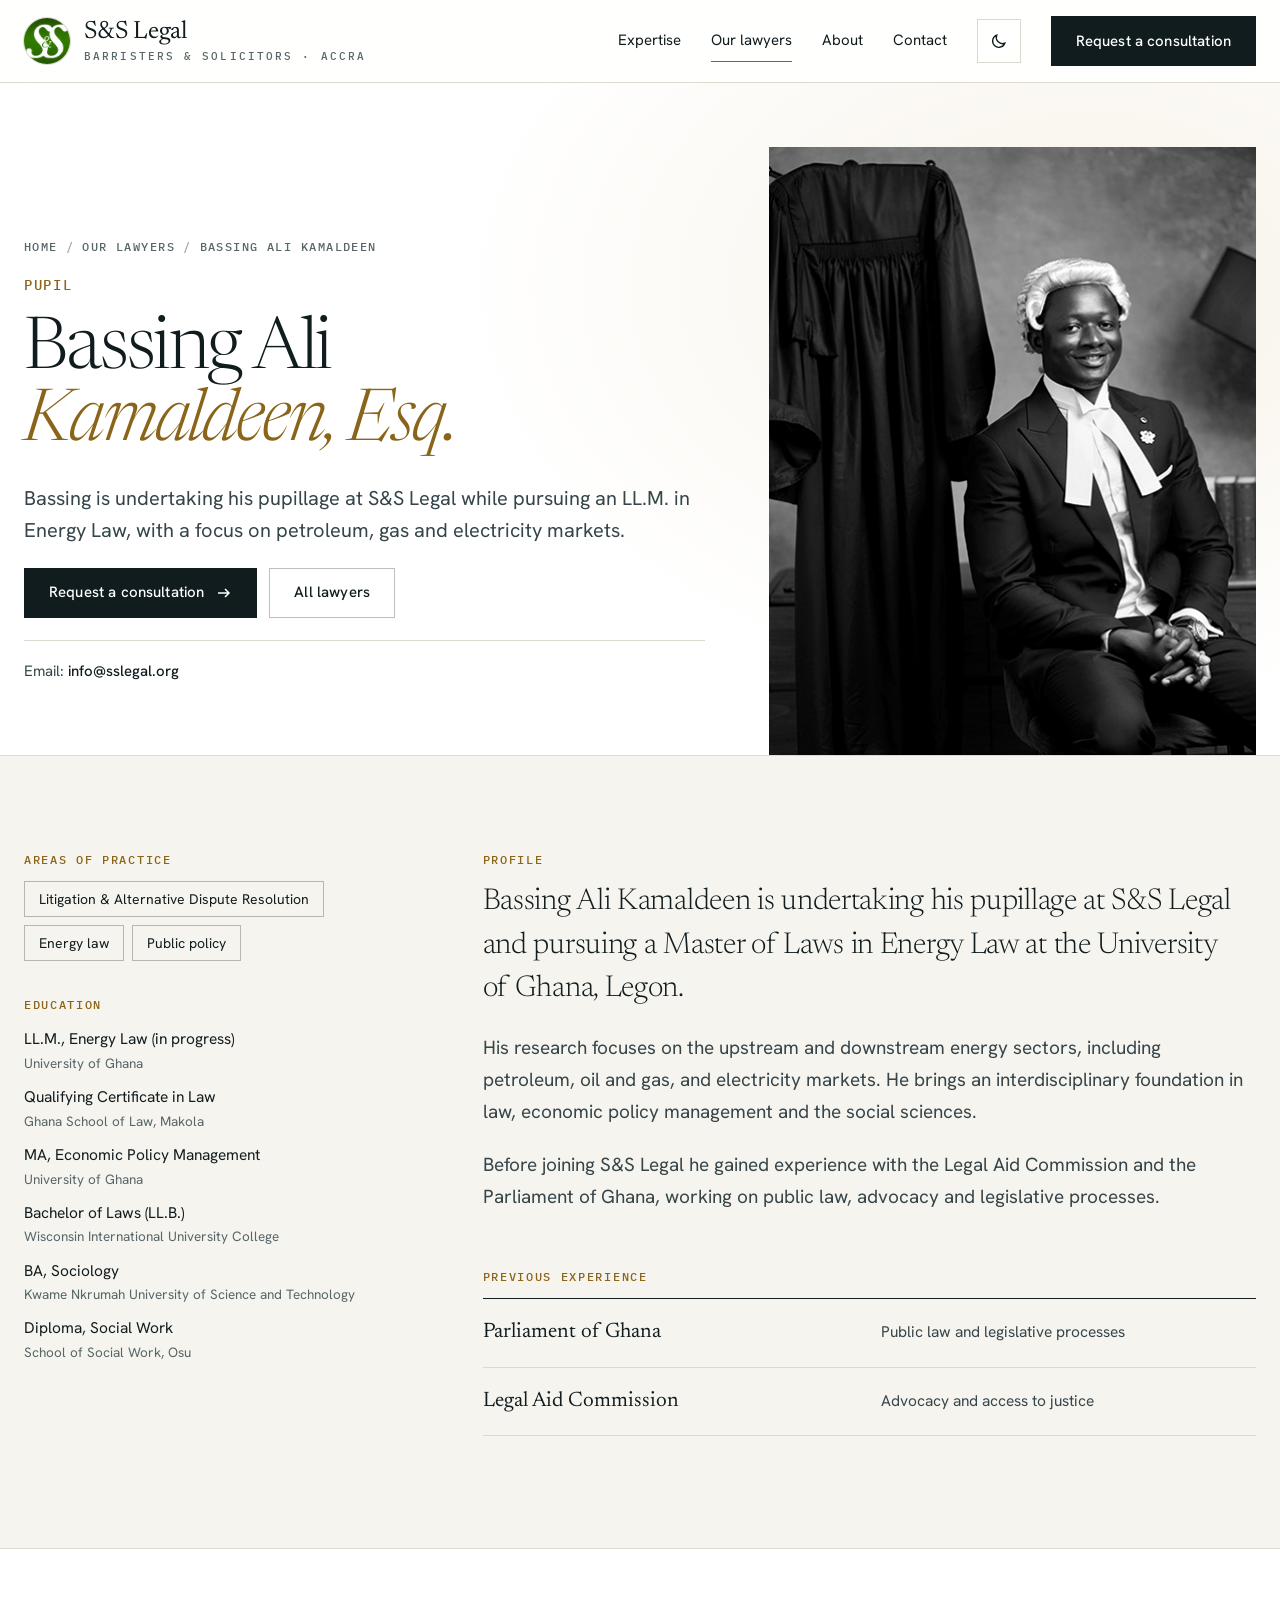
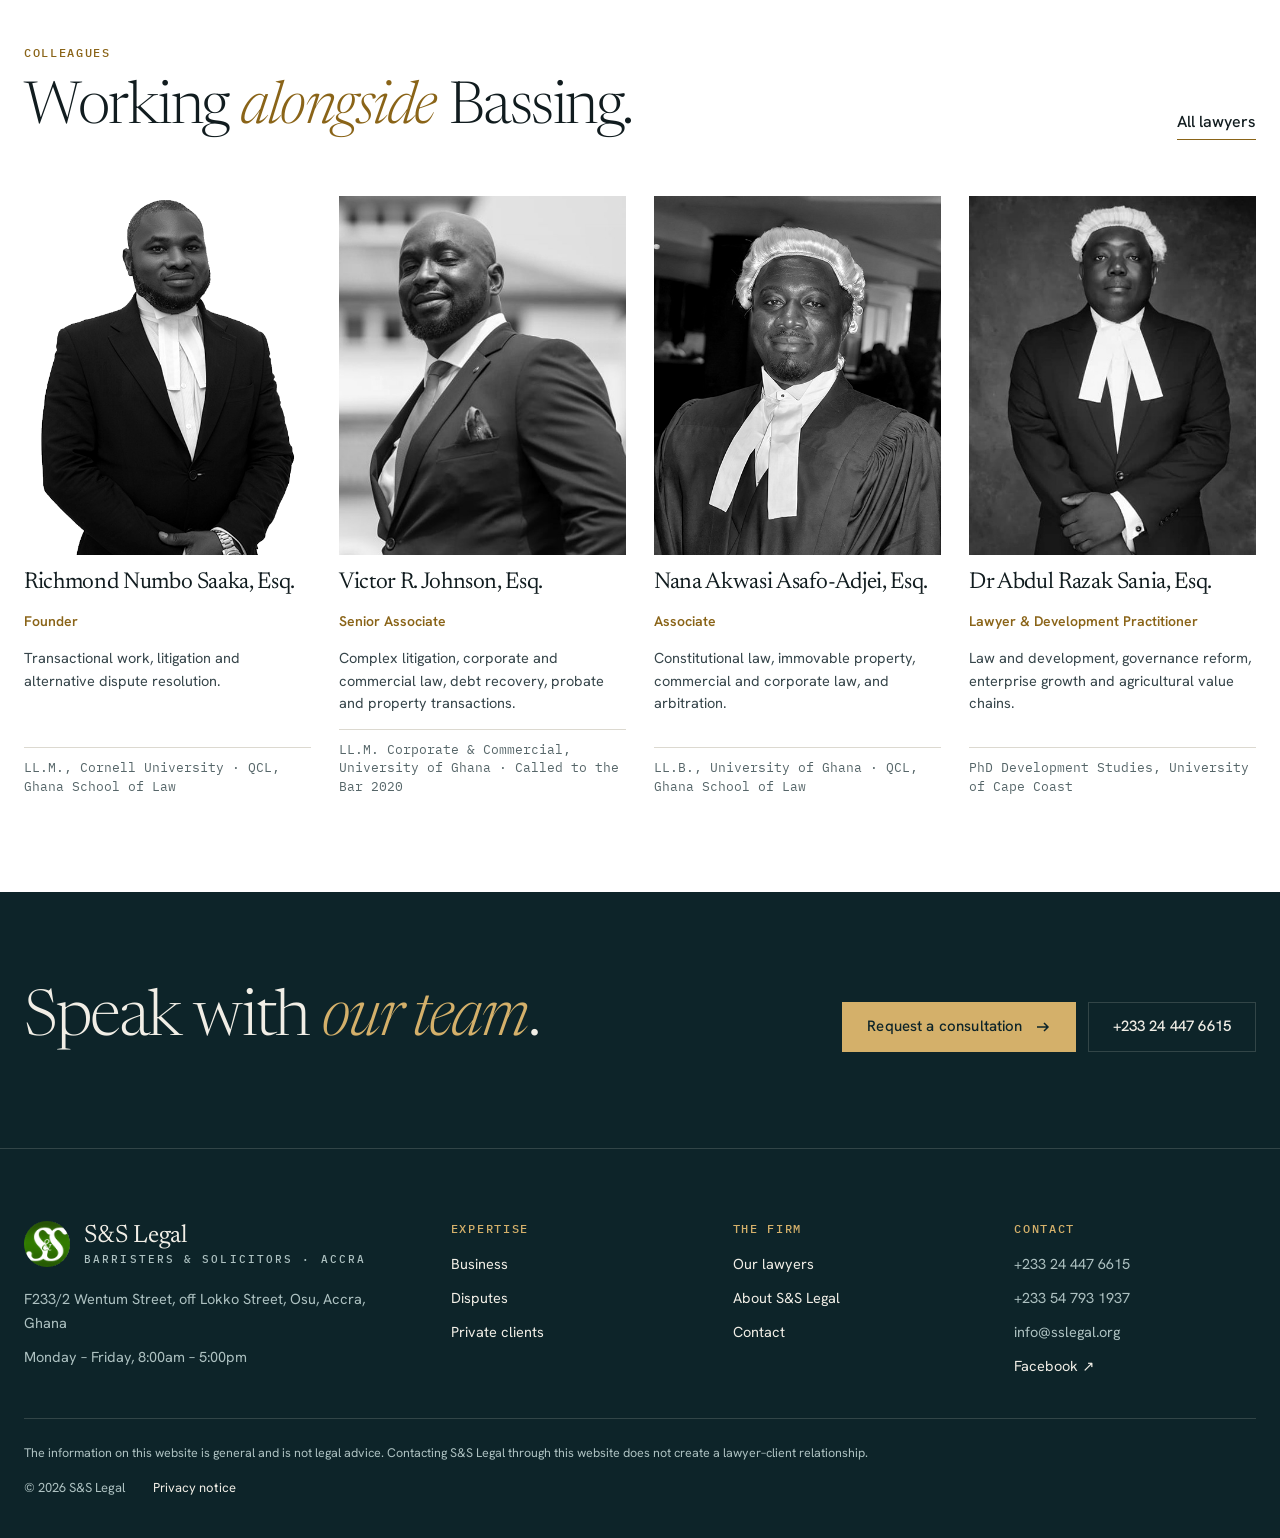
==== lawyers/bassing-ali-kamaldeen/index.html @ 96403b99 "Add the S&S Legal website A static site with light and dark themes: home, expertise overview and thr" ====
<!doctype html>
<html lang="en-GH">
<head>
<meta charset="utf-8">
<meta name="viewport" content="width=device-width, initial-scale=1, viewport-fit=cover">
<title>Bassing Ali Kamaldeen · S&amp;S Legal</title>
<meta name="description" content="Bassing Ali Kamaldeen, Pupil at S&amp;S Legal, Osu, Accra.">
<meta name="color-scheme" content="light dark">
<link rel="canonical" href="https://sslegal.org/lawyers/bassing-ali-kamaldeen/">
<meta property="og:type" content="website">
<meta property="og:site_name" content="S&amp;S Legal">
<meta property="og:title" content="Bassing Ali Kamaldeen · S&amp;S Legal">
<meta property="og:description" content="Bassing Ali Kamaldeen, Pupil at S&amp;S Legal, Osu, Accra.">
<meta property="og:url" content="https://sslegal.org/lawyers/bassing-ali-kamaldeen/">
<link rel="icon" type="image/png" href="../../assets/img/sslegal-logo.png">
<script>try{var t=localStorage.getItem("ss-theme");if(t==="light"||t==="dark")document.documentElement.setAttribute("data-theme",t);}catch(e){}</script>
<link rel="preconnect" href="https://fonts.googleapis.com">
<link rel="preconnect" href="https://fonts.gstatic.com" crossorigin>
<link rel="stylesheet" href="https://fonts.googleapis.com/css2?family=Newsreader:ital,opsz,wght@0,6..72,300;0,6..72,400;1,6..72,300;1,6..72,400&amp;family=Hanken+Grotesk:wght@400;500;600&amp;family=IBM+Plex+Mono:wght@400;500&amp;display=swap">
<link rel="stylesheet" href="../../assets/css/styles.css">
<script type="application/ld+json">{"@context": "https://schema.org", "@type": "Person", "name": "Bassing Ali Kamaldeen", "jobTitle": "Pupil", "worksFor": {"@type": "LegalService", "name": "S&S Legal", "url": "https://sslegal.org/"}, "image": "https://sslegal.org/assets/img/bassing-kamaldeen.jpg", "url": "https://sslegal.org/lawyers/bassing-ali-kamaldeen/"}</script>
</head>
<body>
<a class="skip" href="#main">Skip to content</a>
<header class="site">
  <div class="wrap">
    <a class="brand" href="../../index.html" aria-label="S&amp;S Legal, home">
      <span class="logo" aria-hidden="true"></span>
      <span><b>S&amp;S Legal</b><small>Barristers &amp; Solicitors · Accra</small></span>
    </a>
    <nav class="nav" aria-label="Main">
      <a class="link" href="../../expertise/index.html">Expertise</a><a class="link" href="../../lawyers/index.html" aria-current="page">Our lawyers</a><a class="link" href="../../about/index.html">About</a><a class="link" href="../../contact/index.html">Contact</a>
      <span class="tools">
        <button class="icon-btn theme-btn" id="theme-btn" type="button" aria-label="Switch between light and dark theme"><svg class="moon" width="18" height="18" viewBox="0 0 20 20" fill="none" stroke="currentColor" stroke-width="1.5" aria-hidden="true"><path d="M16.5 12.5A7 7 0 0 1 7.5 3.5a7 7 0 1 0 9 9z"/></svg><svg class="sun" width="18" height="18" viewBox="0 0 20 20" fill="none" stroke="currentColor" stroke-width="1.5" aria-hidden="true"><circle cx="10" cy="10" r="3.5"/><path d="M10 1.5v2M10 16.5v2M1.5 10h2M16.5 10h2M4 4l1.4 1.4M14.6 14.6L16 16M4 16l1.4-1.4M14.6 5.4L16 4"/></svg></button>
        <button class="icon-btn menu-btn" id="menu-btn" type="button" aria-label="Open menu" aria-expanded="false" aria-controls="mobile-nav"><svg width="20" height="20" viewBox="0 0 20 20" fill="none" stroke="currentColor" stroke-width="1.5" aria-hidden="true"><path d="M2 6h16M2 14h16"/></svg></button>
      </span>
      <a class="btn btn-main" href="../../contact/index.html">Request a consultation</a>
    </nav>
  </div>
  <nav class="mobile-nav" id="mobile-nav" aria-label="Mobile" hidden>
    <div class="wrap"><a href="../../expertise/index.html">Expertise</a><a href="../../lawyers/index.html">Our lawyers</a><a href="../../about/index.html">About</a><a href="../../contact/index.html">Contact</a></div>
  </nav>
</header>
<main id="main">
<section class="page-hero profile-hero" aria-labelledby="ptitle">
  <div class="wrap">
    <div class="pcopy">
      <nav class="crumbs" aria-label="Breadcrumb"><a href="../../index.html">Home</a><span aria-hidden="true">/</span><a href="../../lawyers/index.html">Our lawyers</a><span aria-hidden="true">/</span><span>Bassing Ali Kamaldeen</span></nav>
      <span class="role">Pupil</span>
      <h1 id="ptitle">Bassing Ali <em>Kamaldeen, Esq.</em></h1>
      <p class="lead">Bassing is undertaking his pupillage at S&amp;S Legal while pursuing an LL.M. in Energy Law, with a focus on petroleum, gas and electricity markets.</p>
      <div class="cta-row"><a class="btn btn-main" href="../../contact/index.html">Request a consultation <svg width="16" height="16" viewBox="0 0 16 16" fill="none" stroke="currentColor" stroke-width="1.5" aria-hidden="true"><path d="M2 8h11M9 4l4 4-4 4"/></svg></a><a class="btn btn-ghost" href="../../lawyers/index.html">All lawyers</a></div>
      <div class="pc"><span>Email: <b>info@sslegal.org</b></span></div>
    </div>
    <div class="portrait-lg"><img src="../../assets/img/bassing-kamaldeen.jpg" alt="Bassing Ali Kamaldeen" width="500" height="606"></div>
  </div>
</section>
<section class="profile-body"><div class="wrap"><aside class="side"><div><h2>Areas of practice</h2><div class="chips"><a href="../../expertise/disputes/index.html#litigation">Litigation &amp; Alternative Dispute Resolution</a><span>Energy law</span><span>Public policy</span></div></div><div><h2>Education</h2><ul><li>LL.M., Energy Law (in progress)<span>University of Ghana</span></li><li>Qualifying Certificate in Law<span>Ghana School of Law, Makola</span></li><li>MA, Economic Policy Management<span>University of Ghana</span></li><li>Bachelor of Laws (LL.B.)<span>Wisconsin International University College</span></li><li>BA, Sociology<span>Kwame Nkrumah University of Science and Technology</span></li><li>Diploma, Social Work<span>School of Social Work, Osu</span></li></ul></div></aside><div class="main-col"><div><h2>Profile</h2><div class="prose"><p>Bassing Ali Kamaldeen is undertaking his pupillage at S&amp;S Legal and pursuing a Master of Laws in Energy Law at the University of Ghana, Legon.</p><p>His research focuses on the upstream and downstream energy sectors, including petroleum, oil and gas, and electricity markets. He brings an interdisciplinary foundation in law, economic policy management and the social sciences.</p><p>Before joining S&amp;S Legal he gained experience with the Legal Aid Commission and the Parliament of Ghana, working on public law, advocacy and legislative processes.</p></div></div><div><h2>Previous experience</h2><ul class="timeline"><li><b>Parliament of Ghana</b><span>Public law and legislative processes</span></li><li><b>Legal Aid Commission</b><span>Advocacy and access to justice</span></li></ul></div></div></div></section>
<section class="colleagues" aria-labelledby="col-title"><div class="wrap">
  <div class="sec-head"><div class="t"><span class="label">Colleagues</span><h2 id="col-title">Working <em>alongside</em> Bassing.</h2></div><a class="more" href="../../lawyers/index.html">All lawyers</a></div>
  <div class="people three"><a class="person" href="../../lawyers/richmond-numbo-saaka/index.html"><div class="photo"><img loading="lazy" width="491" height="683" src="../../assets/img/front-richmond-full.jpg" alt="Richmond Numbo Saaka"></div><h3>Richmond Numbo Saaka, Esq.</h3><span class="role">Founder</span><p>Transactional work, litigation and alternative dispute resolution.</p><span class="cred">LL.M., Cornell University · QCL, Ghana School of Law</span></a><a class="person" href="../../lawyers/victor-reginald-johnson/index.html"><div class="photo"><img loading="lazy" width="500" height="606" src="../../assets/img/reginald-johnson.jpg" alt="Victor Reginald Johnson"></div><h3>Victor R. Johnson, Esq.</h3><span class="role">Senior Associate</span><p>Complex litigation, corporate and commercial law, debt recovery, probate and property transactions.</p><span class="cred">LL.M. Corporate &amp; Commercial, University of Ghana · Called to the Bar 2020</span></a><a class="person" href="../../lawyers/nana-akwasi-asafo-adjei/index.html"><div class="photo"><img loading="lazy" width="500" height="606" src="../../assets/img/nana-akwasi.jpg" alt="Nana Akwasi Asafo-Adjei"></div><h3>Nana Akwasi Asafo-Adjei, Esq.</h3><span class="role">Associate</span><p>Constitutional law, immovable property, commercial and corporate law, and arbitration.</p><span class="cred">LL.B., University of Ghana · QCL, Ghana School of Law</span></a><a class="person" href="../../lawyers/abdul-razak-sania/index.html"><div class="photo"><img loading="lazy" width="500" height="606" src="../../assets/img/abdulrazak-sania.jpg" alt="Dr Abdul Razak Sania"></div><h3>Dr Abdul Razak Sania, Esq.</h3><span class="role">Lawyer &amp; Development Practitioner</span><p>Law and development, governance reform, enterprise growth and agricultural value chains.</p><span class="cred">PhD Development Studies, University of Cape Coast</span></a></div>
</div></section>
<section class="cta-band"><div class="wrap"><h2>Speak with <em>our team</em>.</h2><div class="cta-row"><a class="btn btn-gold" href="../../contact/index.html">Request a consultation <svg width="16" height="16" viewBox="0 0 16 16" fill="none" stroke="currentColor" stroke-width="1.5" aria-hidden="true"><path d="M2 8h11M9 4l4 4-4 4"/></svg></a><a class="btn btn-line" href="tel:+233244476615">+233 24 447 6615</a></div></div></section>
</main>

<footer>
  <div class="wrap">
    <div class="fgrid">
      <div class="fcol fbrand">
        <a class="brand" href="../../index.html" aria-label="S&amp;S Legal, home"><span class="logo" aria-hidden="true"></span><span><b>S&amp;S Legal</b><small>Barristers &amp; Solicitors · Accra</small></span></a>
        <p>F233/2 Wentum Street, off Lokko Street, Osu, Accra, Ghana</p>
        <p>Monday – Friday, 8:00am – 5:00pm</p>
      </div>
      <nav class="fcol" aria-label="Expertise"><h2>Expertise</h2><a href="../../expertise/business/index.html">Business</a><a href="../../expertise/disputes/index.html">Disputes</a><a href="../../expertise/private-clients/index.html">Private clients</a></nav>
      <nav class="fcol" aria-label="The firm"><h2>The firm</h2><a href="../../lawyers/index.html">Our lawyers</a><a href="../../about/index.html">About S&amp;S Legal</a><a href="../../contact/index.html">Contact</a></nav>
      <div class="fcol"><h2>Contact</h2><span>+233 24 447 6615</span><span>+233 54 793 1937</span><span>info@sslegal.org</span><a href="https://www.facebook.com/sslegal.org" target="_blank" rel="noopener">Facebook ↗</a></div>
    </div>
    <div class="flegal">
      <p class="disc">The information on this website is general and is not legal advice. Contacting S&amp;S Legal through this website does not create a lawyer–client relationship.</p>
      <div class="frow2"><span>© 2026 S&amp;S Legal</span><a href="../../privacy/index.html">Privacy notice</a></div>
    </div>
  </div>
</footer>

<div class="mobile-bar" aria-label="Quick contact">
  <a class="btn btn-ghost" href="tel:+233244476615">Call</a>
  <a class="btn btn-wa" href="https://wa.me/233244476615" target="_blank" rel="noopener">WhatsApp</a>
</div>
<script src="../../assets/js/site.js"></script>
</body>
</html>
---- assets/css/styles.css ----
/* Layout: white editorial page on hairlines with large serif type; real portraits in consistent black-and-white; a navy-green band carries the founder, contact and footer. Dark theme: the same page in navy green. */
:root{
  --bg-hero:#FFFFFF; --paper:#F6F4EE; --surface:#FFFFFF;
  --ink:#111C1F; --ink-2:#36454A; --muted:#566669; --line:#DCD9D0; --line-strong:rgba(17,28,31,.28);
  --accent:#8A6418; --accent-2:#D4B06A;
  --btn:#111C1F; --btn-fg:#FFFFFF; --btn-hover:#24363A;
  --band:#0D2429; --band-2:#123036; --on-band:#F1EEE6; --on-band-2:#ADC1C1; --band-line:rgba(241,238,230,.16);
  --photo-bg:#ECE9E1; --photo-filter:grayscale(1) contrast(1.04);
  --glow:rgba(201,164,92,.14);
  --wa:#1E7A4C;
  --shadow:0 -6px 20px rgba(0,0,0,.08);
  --display:"Newsreader", Georgia, "Times New Roman", serif;
  --body:"Hanken Grotesk", system-ui, -apple-system, "Segoe UI", sans-serif;
  --mono:"IBM Plex Mono", ui-monospace, Menlo, monospace;
  color-scheme:light;
}
@media (prefers-color-scheme:dark){:root:not([data-theme="light"]){
  --bg-hero:#0A1F24; --paper:#0C242A; --surface:#102B31;
  --ink:#EEF0F0; --ink-2:#C3D1D0; --muted:#97ACAC; --line:#21403F; --line-strong:rgba(238,240,240,.30);
  --accent:#D4B06A; --accent-2:#D4B06A;
  --btn:#D4B06A; --btn-fg:#0A1F24; --btn-hover:#E0C084;
  --band:#061517; --band-2:#0B1F22; --on-band:#F1EEE6; --on-band-2:#A9BEBE; --band-line:rgba(241,238,230,.14);
  --photo-bg:#12323A; --photo-filter:grayscale(1) contrast(1.04) brightness(.92);
  --glow:rgba(212,176,106,.10);
  --shadow:0 -6px 20px rgba(0,0,0,.4);
  color-scheme:dark}}
:root[data-theme="dark"]{
  --bg-hero:#0A1F24; --paper:#0C242A; --surface:#102B31;
  --ink:#EEF0F0; --ink-2:#C3D1D0; --muted:#97ACAC; --line:#21403F; --line-strong:rgba(238,240,240,.30);
  --accent:#D4B06A; --accent-2:#D4B06A;
  --btn:#D4B06A; --btn-fg:#0A1F24; --btn-hover:#E0C084;
  --band:#061517; --band-2:#0B1F22; --on-band:#F1EEE6; --on-band-2:#A9BEBE; --band-line:rgba(241,238,230,.14);
  --photo-bg:#12323A; --photo-filter:grayscale(1) contrast(1.04) brightness(.92);
  --glow:rgba(212,176,106,.10);
  --shadow:0 -6px 20px rgba(0,0,0,.4);
  color-scheme:dark}

*{box-sizing:border-box}
html{scroll-behavior:smooth}
body{margin:0;background:var(--paper);color:var(--ink);font-family:var(--body);font-size:16px;line-height:1.65;-webkit-font-smoothing:antialiased}
img{max-width:100%;display:block}
[hidden]{display:none!important}
a{color:inherit}
p{margin:0}
h1,h2,h3,h4{margin:0;font-family:var(--display);font-weight:400;letter-spacing:-.015em;text-wrap:balance}
a:focus-visible,button:focus-visible,input:focus-visible,select:focus-visible,textarea:focus-visible{outline:2px solid var(--accent);outline-offset:3px}
.wrap{max-width:1280px;margin:0 auto;padding-left:max(24px,env(safe-area-inset-left,0px));padding-right:max(24px,env(safe-area-inset-right,0px))}
.label{font:500 12px/1.4 var(--mono);letter-spacing:.14em;text-transform:uppercase;color:var(--accent)}
.btn{display:inline-flex;align-items:center;justify-content:center;gap:12px;min-height:50px;padding:0 24px;font:500 15px/1 var(--body);letter-spacing:.01em;text-decoration:none;border:1px solid transparent;cursor:pointer;border-radius:0}
.btn svg{transition:transform .25s ease}
.btn:hover svg{transform:translateX(4px)}
.btn-main{background:var(--btn);color:var(--btn-fg)}
.btn-main:hover{background:var(--btn-hover)}
.btn-ghost{border-color:var(--line-strong);color:var(--ink)}
.btn-ghost:hover{border-color:var(--ink)}
.btn-wa{background:var(--wa);color:#FFFFFF}
.sec-head{display:flex;flex-wrap:wrap;justify-content:space-between;align-items:end;gap:24px;margin-bottom:56px}
.sec-head .t{display:flex;flex-direction:column;gap:18px;max-width:760px}
.sec-head h2{font-size:clamp(38px,4.6vw,62px);line-height:1.02;font-weight:300;letter-spacing:-.025em}
.sec-head h2 em{font-style:italic;color:var(--accent)}
.sec-head p{font-size:18px;color:var(--ink-2);max-width:36em}
.more{font-weight:500;text-decoration:none;border-bottom:1px solid var(--accent);padding-bottom:3px;white-space:nowrap}
@media (prefers-reduced-motion:reduce){*{transition:none!important}html{scroll-behavior:auto}}

/* ---------- Header ---------- */
.top{background:var(--bg-hero);position:relative;overflow:hidden}
.top::after{content:"";position:absolute;inset:0;pointer-events:none;background:radial-gradient(900px 600px at 82% 40%,var(--glow),transparent 70%)}
header.site{position:sticky;top:0;z-index:40;background:color-mix(in srgb,var(--bg-hero) 92%,transparent);-webkit-backdrop-filter:blur(12px);backdrop-filter:blur(12px);border-bottom:1px solid var(--line)}
.skip{position:absolute;left:-9999px;top:8px;z-index:60;background:var(--btn);color:var(--btn-fg);padding:10px 14px}
.skip:focus{left:12px}
header.site .wrap{display:flex;align-items:center;justify-content:space-between;gap:20px;padding-block:16px}
.brand{display:flex;align-items:center;gap:14px;text-decoration:none;color:inherit}
.logo{width:46px;height:46px;flex:none;border-radius:50%;background:#FFFFFF url("../img/sslegal-logo.png") no-repeat;background-size:67.4px 65.7px;background-position:-10.7px -3.3px;box-shadow:0 0 0 1px var(--line)}
.brand b{font:400 25px/1 var(--display);letter-spacing:-.01em}
.brand small{display:block;margin-top:5px;font:500 10.5px/1 var(--mono);letter-spacing:.2em;text-transform:uppercase;color:var(--muted)}
.nav{display:flex;align-items:center;gap:30px}
.nav a.link{text-decoration:none;font-size:15px;padding-block:8px;border-bottom:1px solid transparent}
.nav a.link:hover{border-bottom-color:var(--accent)}
.tools{display:flex;gap:8px}
.icon-btn{width:44px;height:44px;display:grid;place-items:center;background:transparent;border:1px solid var(--line);color:var(--ink);cursor:pointer}
.icon-btn:hover{border-color:var(--line-strong)}
.theme-btn .sun{display:none}
:root[data-theme="dark"] .theme-btn .moon{display:none}:root[data-theme="dark"] .theme-btn .sun{display:block}
@media (prefers-color-scheme:dark){:root:not([data-theme="light"]) .theme-btn .moon{display:none}:root:not([data-theme="light"]) .theme-btn .sun{display:block}}
.menu-btn{display:none}
.mobile-nav{border-top:1px solid var(--line)}
.mobile-nav .wrap{display:flex;flex-direction:column;padding-block:8px 20px}
.mobile-nav a{padding:16px 0;border-bottom:1px solid var(--line);text-decoration:none;font:400 24px/1.2 var(--display)}
.mobile-nav a:last-child{border-bottom:0}

/* ---------- Hero ---------- */
.hero{position:relative;z-index:2}
.hero .wrap{display:grid;grid-template-columns:minmax(0,7fr) minmax(0,5fr);gap:64px;align-items:end;padding-block:88px 0}
.hero-copy{display:flex;flex-direction:column;gap:30px;min-width:0;padding-bottom:88px}
.hero h1{font-size:clamp(44px,6vw,88px);line-height:1;font-weight:300;letter-spacing:-.03em}
.hero h1 em{font-style:italic;color:var(--accent);font-weight:300}
.hero .sub{font-size:19px;line-height:1.6;color:var(--ink-2);max-width:32em}
.cta-row{display:flex;flex-wrap:wrap;gap:12px}
.hero-figure{position:relative;margin:0;min-width:0;align-self:end}
.mosaic{display:grid;grid-template-columns:minmax(0,1.2fr) minmax(0,1fr);grid-template-rows:280px 280px;gap:10px}
.mosaic .frame{position:relative;background:var(--photo-bg);overflow:hidden;min-height:0}
.mosaic .tall{grid-row:1/3}
.mosaic img{width:100%;height:100%;object-fit:cover;object-position:50% 12%;filter:var(--photo-filter)}
.hero-figure figcaption{position:absolute;left:-32px;bottom:40px;background:var(--surface);border:1px solid var(--line);padding:16px 20px;display:flex;flex-direction:column;gap:4px;max-width:280px;box-shadow:0 18px 40px rgba(0,0,0,.10)}
.hero-figure figcaption b{font:400 21px/1.2 var(--display)}
.hero-figure figcaption span{font-size:13.5px;line-height:1.45;color:var(--muted)}
.hero-figure figcaption a{font-size:14px;font-weight:500;color:var(--accent);text-decoration:none;margin-top:4px}

.facts{position:relative;z-index:2;border-top:1px solid var(--line)}
.facts dl{margin:0;display:grid;grid-template-columns:repeat(4,minmax(0,1fr))}
.facts div{padding:26px 24px 28px 0;border-right:1px solid var(--line)}
.facts div + div{padding-left:28px}
.facts div:last-child{border-right:0}
.facts dt{font:500 12px var(--mono);letter-spacing:.12em;text-transform:uppercase;color:var(--muted)}
.facts dd{margin:6px 0 0;font:400 26px/1.2 var(--display)}

/* ---------- Statement ---------- */
.statement{padding-block:120px 104px}
.statement .wrap{display:grid;grid-template-columns:minmax(0,3fr) minmax(0,9fr);gap:48px}
.statement p.big{font:300 clamp(28px,3.3vw,44px)/1.25 var(--display);letter-spacing:-.015em;text-wrap:pretty}
.statement p.big span{color:var(--muted)}
.pillars{margin-top:56px;display:grid;grid-template-columns:repeat(3,minmax(0,1fr));gap:40px;border-top:1px solid var(--line);padding-top:30px}
.pillars h3{font-size:24px;line-height:1.2;margin-bottom:10px}
.pillars p{font-size:15.5px;color:var(--ink-2)}

/* ---------- Expertise ---------- */
.expertise{background:var(--surface);border-block:1px solid var(--line);padding-block:112px}
.groups{display:grid;grid-template-columns:repeat(2,minmax(0,1fr));gap:72px}
.group-stack{display:flex;flex-direction:column;gap:56px;min-width:0}
.group-head h3 a{text-decoration:none}
.group-head h3 a:hover{text-decoration:underline;text-decoration-color:var(--accent);text-underline-offset:6px;text-decoration-thickness:1px}
.group-link{display:inline-flex;align-items:center;gap:10px;font-weight:500;text-decoration:none;color:var(--accent);margin-top:-24px}
.group-link:hover svg{transform:translateX(4px)}
.group-link svg{transition:transform .25s ease}
.group{display:flex;flex-direction:column;min-width:0}
.group-head{display:flex;justify-content:space-between;align-items:baseline;gap:12px;border-top:2px solid var(--ink);padding-top:18px;margin-bottom:8px}
.group-head h3{font-size:30px;font-weight:300}
.group-head span{font:500 12px var(--mono);color:var(--muted)}
.area{display:grid;grid-template-columns:minmax(0,1fr) 20px;gap:4px 16px;padding-block:20px;border-bottom:1px solid var(--line);text-decoration:none}
.area h4{font-size:21px;line-height:1.25}
.area p{grid-column:1;font-size:14.5px;line-height:1.55;color:var(--ink-2)}
.area svg{grid-column:2;grid-row:1;align-self:center;color:var(--muted);transition:transform .25s ease,color .25s ease}
.area:hover svg{transform:translateX(4px);color:var(--accent)}
.area:hover h4{text-decoration:underline;text-decoration-color:var(--accent);text-underline-offset:5px;text-decoration-thickness:1px}

/* ---------- Founder (band) ---------- */
.founder{background:var(--band);color:var(--on-band);padding-block:120px}
.founder .label{color:var(--accent-2)}
.founder .wrap{display:grid;grid-template-columns:minmax(0,5fr) minmax(0,7fr);gap:80px;align-items:start}
.founder .photo{aspect-ratio:4/5;max-width:100%;background:#E7E4DC;overflow:hidden;outline:1px solid var(--band-line);outline-offset:14px;isolation:isolate}
.founder .photo img{width:100%;height:100%;object-fit:cover;object-position:50% 6%;filter:grayscale(1) contrast(1.04);mix-blend-mode:multiply}
.founder-copy{display:flex;flex-direction:column;gap:28px;min-width:0}
.founder h2{font-size:clamp(40px,4.4vw,60px);line-height:1.02;font-weight:300;letter-spacing:-.025em}
.founder h2 em{font-style:italic;color:var(--accent-2)}
.founder .role{font:500 13px var(--mono);letter-spacing:.12em;text-transform:uppercase;color:var(--on-band-2)}
.founder p.bio{font-size:18px;line-height:1.65;color:var(--on-band-2);max-width:36em}
.creds{display:grid;grid-template-columns:repeat(2,minmax(0,1fr));gap:28px 40px;border-top:1px solid var(--band-line);padding-top:28px}
.creds h4{font:500 12px var(--mono);letter-spacing:.14em;text-transform:uppercase;color:var(--accent-2);margin-bottom:10px}
.creds ul{list-style:none;margin:0;padding:0;display:flex;flex-direction:column;gap:8px}
.creds li{font-size:15.5px;line-height:1.45}
.creds li span{display:block;font-size:13.5px;color:var(--on-band-2)}
.founder .btn-gold{background:var(--accent-2);color:var(--band)}
.founder .btn-gold:hover{background:#E0C084}
.founder .btn-line{border-color:var(--band-line);color:var(--on-band)}

/* ---------- Team ---------- */
.team{padding-block:120px}
.people{display:grid;grid-template-columns:repeat(4,minmax(0,1fr));gap:28px}
.person{display:flex;flex-direction:column;gap:14px;text-decoration:none;min-width:0}
.person .photo{aspect-ratio:4/5;max-width:100%;background:var(--photo-bg);overflow:hidden}
.person .photo img{width:100%;height:100%;object-fit:cover;object-position:50% 12%;filter:var(--photo-filter);transition:filter .35s ease,transform .5s ease}
.person:hover .photo img{filter:none;transform:scale(1.03)}
.person h3{font-size:23px;line-height:1.2}
.person .role{font-size:14px;font-weight:600;color:var(--accent)}
.person p{font-size:14.5px;line-height:1.55;color:var(--ink-2)}
.person .cred{font:400 12.5px/1.5 var(--mono);color:var(--muted);border-top:1px solid var(--line);padding-top:10px;margin-top:auto}
.support{margin-top:40px;padding-top:22px;border-top:1px solid var(--line);font-size:15px;color:var(--muted)}
.support b{color:var(--ink);font-weight:500}

/* ---------- Approach ---------- */
.approach{background:var(--surface);border-block:1px solid var(--line);padding-block:104px}
.steps{list-style:none;margin:0;padding:0;display:grid;grid-template-columns:repeat(4,minmax(0,1fr));border-top:1px solid var(--ink)}
.steps li{padding:28px 28px 0 0;display:flex;flex-direction:column;gap:12px;border-right:1px solid var(--line)}
.steps li + li{padding-left:28px}
.steps li:last-child{border-right:0}
.steps .w{font:500 12px var(--mono);letter-spacing:.1em;text-transform:uppercase;color:var(--accent)}
.steps h3{font-size:26px;line-height:1.15}
.steps p{font-size:15px;color:var(--ink-2)}

/* ---------- Insights ---------- */
.insights{padding-block:120px}
.ins-grid{display:grid;grid-template-columns:minmax(0,7fr) minmax(0,5fr);gap:40px}
.ins-feature{position:relative;background:var(--band);color:var(--on-band);padding:48px;min-height:440px;display:flex;flex-direction:column;justify-content:space-between;gap:40px;text-decoration:none;overflow:hidden}
.ins-feature .label{color:var(--accent-2)}
.ins-feature svg.lines{position:absolute;right:-70px;top:-70px;width:420px;height:420px;opacity:.55}
.ins-feature h3{position:relative;font-size:clamp(30px,3.2vw,44px);line-height:1.1;font-weight:300;max-width:14em}
.ins-feature .meta{position:relative;display:flex;justify-content:space-between;align-items:center;gap:16px;font-size:14px;color:var(--on-band-2)}
.ins-list{display:flex;flex-direction:column;border-top:1px solid var(--ink)}
.ins-item{display:flex;flex-direction:column;gap:10px;padding-block:28px;border-bottom:1px solid var(--line);text-decoration:none}
.ins-item h3{font-size:25px;line-height:1.2}
.ins-item:hover h3{text-decoration:underline;text-decoration-color:var(--accent);text-underline-offset:5px;text-decoration-thickness:1px}
.ins-item .meta{font-size:14px;color:var(--muted)}

/* ---------- Contact (band) ---------- */
.close{background:var(--band);color:var(--on-band);padding-block:120px 0}
.close .label{color:var(--accent-2)}
.close h2{font-size:clamp(56px,9vw,132px);line-height:.92;font-weight:300;letter-spacing:-.035em}
.close h2 em{font-style:italic;color:var(--accent-2)}
.close-grid{margin-top:72px;display:grid;grid-template-columns:minmax(0,5fr) minmax(0,7fr);gap:64px;padding-bottom:96px}
.cinfo{display:grid;grid-template-columns:repeat(2,minmax(0,1fr));gap:36px 28px;align-content:start}
.ci{display:flex;flex-direction:column;gap:8px;min-width:0}
.ci .v{font:400 21px/1.4 var(--display);overflow-wrap:anywhere}
.ci .s{font-size:14px;color:var(--on-band-2)}
.copy{align-self:flex-start;background:transparent;border:1px solid var(--band-line);color:var(--on-band);font:500 13px var(--body);padding:7px 12px;min-height:34px;cursor:pointer}
.form{display:flex;flex-direction:column;gap:18px;border:1px solid var(--band-line);padding:36px;background:var(--band-2)}
.form h3{font-size:28px;font-weight:300}
.frow{display:grid;grid-template-columns:repeat(2,minmax(0,1fr));gap:18px}
.form label{display:flex;flex-direction:column;gap:8px;font:500 12px var(--mono);letter-spacing:.1em;text-transform:uppercase;color:var(--on-band-2)}
.form input,.form select,.form textarea{font:400 16px var(--body);color:var(--on-band);background:transparent;border:0;border-bottom:1px solid var(--band-line);padding:10px 0;width:100%;border-radius:0}
.form select option{color:#111C1F;background:#FFFFFF}
.form input::placeholder,.form textarea::placeholder{color:rgba(241,238,230,.45)}
.form .fine{font-size:12.5px;line-height:1.55;color:var(--on-band-2)}
.form .btn-gold{background:var(--accent-2);color:var(--band);align-self:flex-start}
.sent{border:1px solid var(--accent-2);padding:12px 14px;font-size:14px}

footer{background:var(--band);color:var(--on-band-2);border-top:1px solid var(--band-line);font-size:14.5px}
footer .brand{color:var(--on-band)}
footer .brand small{color:var(--on-band-2)}
footer .logo{box-shadow:none}
footer .wrap{display:flex;flex-direction:column;gap:40px;padding-block:72px 40px}
.fgrid{display:grid;grid-template-columns:minmax(0,1.6fr) repeat(3,minmax(0,1fr));gap:40px}
.fcol{display:flex;flex-direction:column;gap:10px;min-width:0}
.fcol h2{font:500 12px var(--mono);letter-spacing:.14em;text-transform:uppercase;color:var(--accent-2);margin-bottom:6px}
.fcol a{text-decoration:none;color:var(--on-band)}
.fcol a:hover{color:var(--accent-2)}
.fbrand p{max-width:26em}
.fbrand .brand{margin-bottom:10px}
.flegal{display:flex;flex-direction:column;gap:14px;border-top:1px solid var(--band-line);padding-top:24px}
.frow2{display:flex;flex-wrap:wrap;gap:8px 28px;font-size:13px}
.frow2 a{color:var(--on-band);text-decoration:none}
.disc{font-size:12.5px;line-height:1.6;max-width:72em}

.mobile-bar{display:none;position:fixed;left:0;right:0;bottom:0;z-index:50;grid-template-columns:repeat(2,minmax(0,1fr));gap:10px;padding:12px max(16px,env(safe-area-inset-right,0px)) calc(12px + env(safe-area-inset-bottom,0px)) max(16px,env(safe-area-inset-left,0px));background:var(--surface);border-top:1px solid var(--line);box-shadow:var(--shadow)}
.mobile-bar .btn{min-height:48px}

@media (max-width:1100px){
  .fgrid{grid-template-columns:repeat(2,minmax(0,1fr))}
  .people{grid-template-columns:repeat(2,minmax(0,1fr))}
}
@media (max-width:1040px){
  .hero .wrap,.founder .wrap,.ins-grid,.close-grid,.statement .wrap{grid-template-columns:minmax(0,1fr)}
  .hero .wrap{gap:0}.hero-copy{padding-bottom:48px}
  .hero-figure{max-width:520px}.hero-figure figcaption{left:16px;bottom:16px}
  .mosaic{grid-template-rows:200px 200px}
  .steps{grid-template-columns:repeat(2,minmax(0,1fr))}.steps li:nth-child(2){border-right:0}.steps li:nth-child(3){padding-left:0}
  .founder .photo{max-width:420px}
  .facts dl{grid-template-columns:repeat(2,minmax(0,1fr))}
  .facts div,.facts div + div{padding:20px 16px 20px 0;border-right:0;border-bottom:1px solid var(--line)}
}
@media (max-width:820px){
  .nav .link,.nav .btn,.nav .search{display:none}.menu-btn{display:grid}
  .groups,.pillars{grid-template-columns:minmax(0,1fr)}
  .groups{gap:56px}
  .mobile-bar{display:grid}
  footer .wrap{padding-bottom:120px}
}
@media (max-width:560px){
  .hero .wrap{padding-block:44px 0}
  .statement,.team,.insights,.founder{padding-block:80px}.expertise,.approach{padding-block:80px}
  .people{grid-template-columns:minmax(0,1fr)}
  .person .photo{max-width:340px}
  .steps{grid-template-columns:minmax(0,1fr)}.steps li,.steps li + li{padding:24px 0;border-right:0;border-bottom:1px solid var(--line)}
  .frow,.cinfo,.creds{grid-template-columns:minmax(0,1fr)}
  .form{padding:24px}.ins-feature{padding:28px;min-height:340px}
  .brand small{display:none}
  .facts dl{grid-template-columns:minmax(0,1fr)}
  .fgrid{grid-template-columns:minmax(0,1fr)}
}

/* ---------- Inner pages ---------- */
.crumbs{display:flex;flex-wrap:wrap;gap:8px;font:500 12px var(--mono);letter-spacing:.12em;text-transform:uppercase;color:var(--muted)}
.crumbs a{text-decoration:none;color:var(--muted)}
.crumbs a:hover{color:var(--accent)}
.crumbs span[aria-hidden]{opacity:.6}
.page-hero{background:var(--bg-hero);border-bottom:1px solid var(--line);position:relative;overflow:hidden}
.page-hero::after{content:"";position:absolute;inset:0;pointer-events:none;background:radial-gradient(900px 600px at 85% 30%,var(--glow),transparent 70%)}
.page-hero .wrap{position:relative;z-index:1;display:flex;flex-direction:column;gap:26px;padding-block:72px 80px}
.page-hero h1{font-size:clamp(46px,6.4vw,96px);line-height:.98;font-weight:300;letter-spacing:-.03em;max-width:13em}
.page-hero h1 em{font-style:italic;color:var(--accent)}
.page-hero .sub{font-size:20px;line-height:1.6;color:var(--ink-2);max-width:40em}

/* profile */
.profile-hero .wrap{display:grid;grid-template-columns:minmax(0,7fr) minmax(0,5fr);gap:64px;align-items:end;padding-block:64px 0}
.profile-hero .pcopy{display:flex;flex-direction:column;gap:22px;padding-bottom:72px;min-width:0}
.profile-hero h1{font-size:clamp(44px,5.6vw,84px);line-height:1;font-weight:300;letter-spacing:-.03em}
.profile-hero h1 em{font-style:italic;color:var(--accent)}
.profile-hero .role{font:500 14px var(--mono);letter-spacing:.12em;text-transform:uppercase;color:var(--accent)}
.profile-hero .lead{font-size:20px;line-height:1.6;color:var(--ink-2);max-width:34em}
.profile-hero .pc{display:flex;flex-wrap:wrap;gap:10px 28px;font-size:15px;color:var(--ink-2);border-top:1px solid var(--line);padding-top:18px}
.profile-hero .pc b{font-weight:500;color:var(--ink)}
.portrait-lg{aspect-ratio:4/5;max-width:100%;background:var(--photo-bg);overflow:hidden;isolation:isolate}
.portrait-lg img{width:100%;height:100%;object-fit:cover;object-position:50% 10%;filter:var(--photo-filter)}
.portrait-lg.studio{background:#E7E4DC}
.portrait-lg.studio img{mix-blend-mode:multiply;filter:grayscale(1) contrast(1.04)}
.profile-body{padding-block:96px 112px}
.profile-body .wrap{display:grid;grid-template-columns:minmax(0,4fr) minmax(0,8fr);gap:72px}
.side{display:flex;flex-direction:column;gap:36px;min-width:0;align-self:start;position:sticky;top:110px}
.side h2,.main-col h2{font:500 12px var(--mono);letter-spacing:.14em;text-transform:uppercase;color:var(--accent);margin-bottom:14px}
.chips{display:flex;flex-wrap:wrap;gap:8px}
.chips a,.chips span{display:inline-flex;align-items:center;min-height:36px;padding:0 14px;border:1px solid var(--line-strong);font-size:14px;text-decoration:none}
.chips a:hover{border-color:var(--accent);color:var(--accent)}
.side ul{list-style:none;margin:0;padding:0;display:flex;flex-direction:column;gap:10px;font-size:15.5px}
.side ul span{display:block;font-size:13.5px;color:var(--muted)}
.main-col{display:flex;flex-direction:column;gap:56px;min-width:0}
.prose{display:flex;flex-direction:column;gap:20px;font-size:19px;line-height:1.7;color:var(--ink-2);max-width:40em}
.prose p:first-child{font:300 clamp(24px,2.4vw,30px)/1.45 var(--display);color:var(--ink);letter-spacing:-.01em}
.timeline{list-style:none;margin:0;padding:0;border-top:1px solid var(--ink)}
.timeline li{display:grid;grid-template-columns:minmax(0,1fr) minmax(0,1fr);gap:24px;padding-block:20px;border-bottom:1px solid var(--line)}
.timeline b{font:400 21px/1.3 var(--display)}
.timeline span{font-size:15.5px;color:var(--ink-2)}
.colleagues{background:var(--surface);border-top:1px solid var(--line);padding-block:96px}
.people.three{grid-template-columns:repeat(4,minmax(0,1fr))}

/* practice group */
.areas-detail{padding-block:96px 104px}
.adetail{display:grid;grid-template-columns:80px minmax(0,5fr) minmax(0,6fr);gap:32px;padding-block:44px;border-bottom:1px solid var(--line);scroll-margin-top:100px}
.adetail:first-child{border-top:1px solid var(--ink)}
.adetail .n{font:500 13px var(--mono);color:var(--accent);padding-top:12px}
.adetail h2{font-size:clamp(32px,3.4vw,48px);line-height:1.05;font-weight:300}
.adetail .body{display:flex;flex-direction:column;gap:18px}
.adetail .body p{font-size:18px;line-height:1.7;color:var(--ink-2)}
.routes{background:var(--surface);border-block:1px solid var(--line);padding-block:104px}
.route-grid{display:grid;grid-template-columns:repeat(2,minmax(0,1fr));gap:28px}
.route{border:1px solid var(--line);padding:40px;display:flex;flex-direction:column;gap:16px;background:var(--paper)}
.route h3{font-size:34px;font-weight:300}
.route p{color:var(--ink-2);font-size:17px}
.route ul{margin:0;padding:0;list-style:none;display:flex;flex-direction:column;gap:10px;border-top:1px solid var(--line);padding-top:18px}
.route li{display:flex;gap:12px;font-size:16px}
.route li::before{content:"";flex:none;width:12px;height:1.5px;background:var(--accent);margin-top:.8em}
.cta-band{background:var(--band);color:var(--on-band);padding-block:96px}
.cta-band .wrap{display:flex;flex-wrap:wrap;justify-content:space-between;align-items:end;gap:32px}
.cta-band h2{font-size:clamp(40px,5vw,72px);line-height:1;font-weight:300;letter-spacing:-.03em;max-width:12em}
.cta-band h2 em{font-style:italic;color:var(--accent-2)}
.cta-band .btn-gold{background:var(--accent-2);color:var(--band)}
.cta-band .btn-line{border-color:var(--band-line);color:var(--on-band)}

@media (max-width:1040px){
  .profile-hero .wrap,.profile-body .wrap{grid-template-columns:minmax(0,1fr);gap:48px}
  .profile-hero .pcopy{padding-bottom:0}
  .portrait-lg{max-width:420px}
  .side{position:static}
  .people.three{grid-template-columns:repeat(2,minmax(0,1fr))}
  .adetail{grid-template-columns:52px minmax(0,1fr)}.adetail .body{grid-column:2}
  .route-grid{grid-template-columns:minmax(0,1fr)}
}
@media (max-width:560px){
  .people.three{grid-template-columns:minmax(0,1fr)}
  .timeline li{grid-template-columns:minmax(0,1fr);gap:4px}
  .adetail{grid-template-columns:minmax(0,1fr);gap:14px}.adetail .body{grid-column:1}
  .route{padding:26px}
  .profile-body,.areas-detail,.routes,.colleagues,.cta-band{padding-block:72px}
}

/* ---------- Production additions ---------- */
.nav a.link[aria-current="page"]{border-bottom-color:var(--accent)}
.overview-groups{display:grid;grid-template-columns:repeat(3,minmax(0,1fr));gap:28px}
.gcard{display:flex;flex-direction:column;gap:18px;padding:36px;background:var(--surface);border:1px solid var(--line);text-decoration:none;min-width:0}
.gcard:hover{border-color:var(--accent)}
.gcard h2{font-size:38px;font-weight:300;line-height:1.05}
.gcard p{color:var(--ink-2);font-size:16px}
.gcard ul{list-style:none;margin:0;padding:0;display:flex;flex-direction:column;gap:8px;border-top:1px solid var(--line);padding-top:16px;font-size:15px}
.gcard .go{margin-top:auto;display:inline-flex;align-items:center;gap:10px;font-weight:500;color:var(--accent)}
.adetail .who{font:500 12px var(--mono);letter-spacing:.12em;text-transform:uppercase;color:var(--muted)}
.contact-page{background:var(--band);color:var(--on-band);padding-block:96px 0}
.contact-page .label{color:var(--accent-2)}
.prose-page{padding-block:88px 104px}
.prose-page .wrap{max-width:860px}
.prose-page h2{font-size:30px;font-weight:400;margin:40px 0 12px}
.prose-page p,.prose-page li{font-size:17.5px;line-height:1.7;color:var(--ink-2)}
.prose-page ul{padding-left:20px;display:flex;flex-direction:column;gap:6px}
.form .note{font-size:13px;color:var(--on-band-2)}
.support-card{display:flex;gap:16px;align-items:center;border-top:1px solid var(--line);padding-top:22px;margin-top:40px;font-size:15px;color:var(--muted)}
@media (max-width:1040px){.overview-groups{grid-template-columns:minmax(0,1fr)}}
@media (max-width:560px){.gcard{padding:26px}.prose-page{padding-block:64px 80px}}
.contact-h{font-size:clamp(56px,9vw,132px);line-height:.92;font-weight:300;letter-spacing:-.035em}
.contact-h em{font-style:italic;color:var(--accent-2)}
.contact-page .crumbs a:hover{color:var(--accent-2)}
.people.five{grid-template-columns:repeat(5,minmax(0,1fr));gap:22px}
@media (max-width:1100px){.people.five{grid-template-columns:repeat(3,minmax(0,1fr))}}
@media (max-width:820px){.people.five{grid-template-columns:repeat(2,minmax(0,1fr))}}
@media (max-width:560px){.people.five{grid-template-columns:minmax(0,1fr)}}
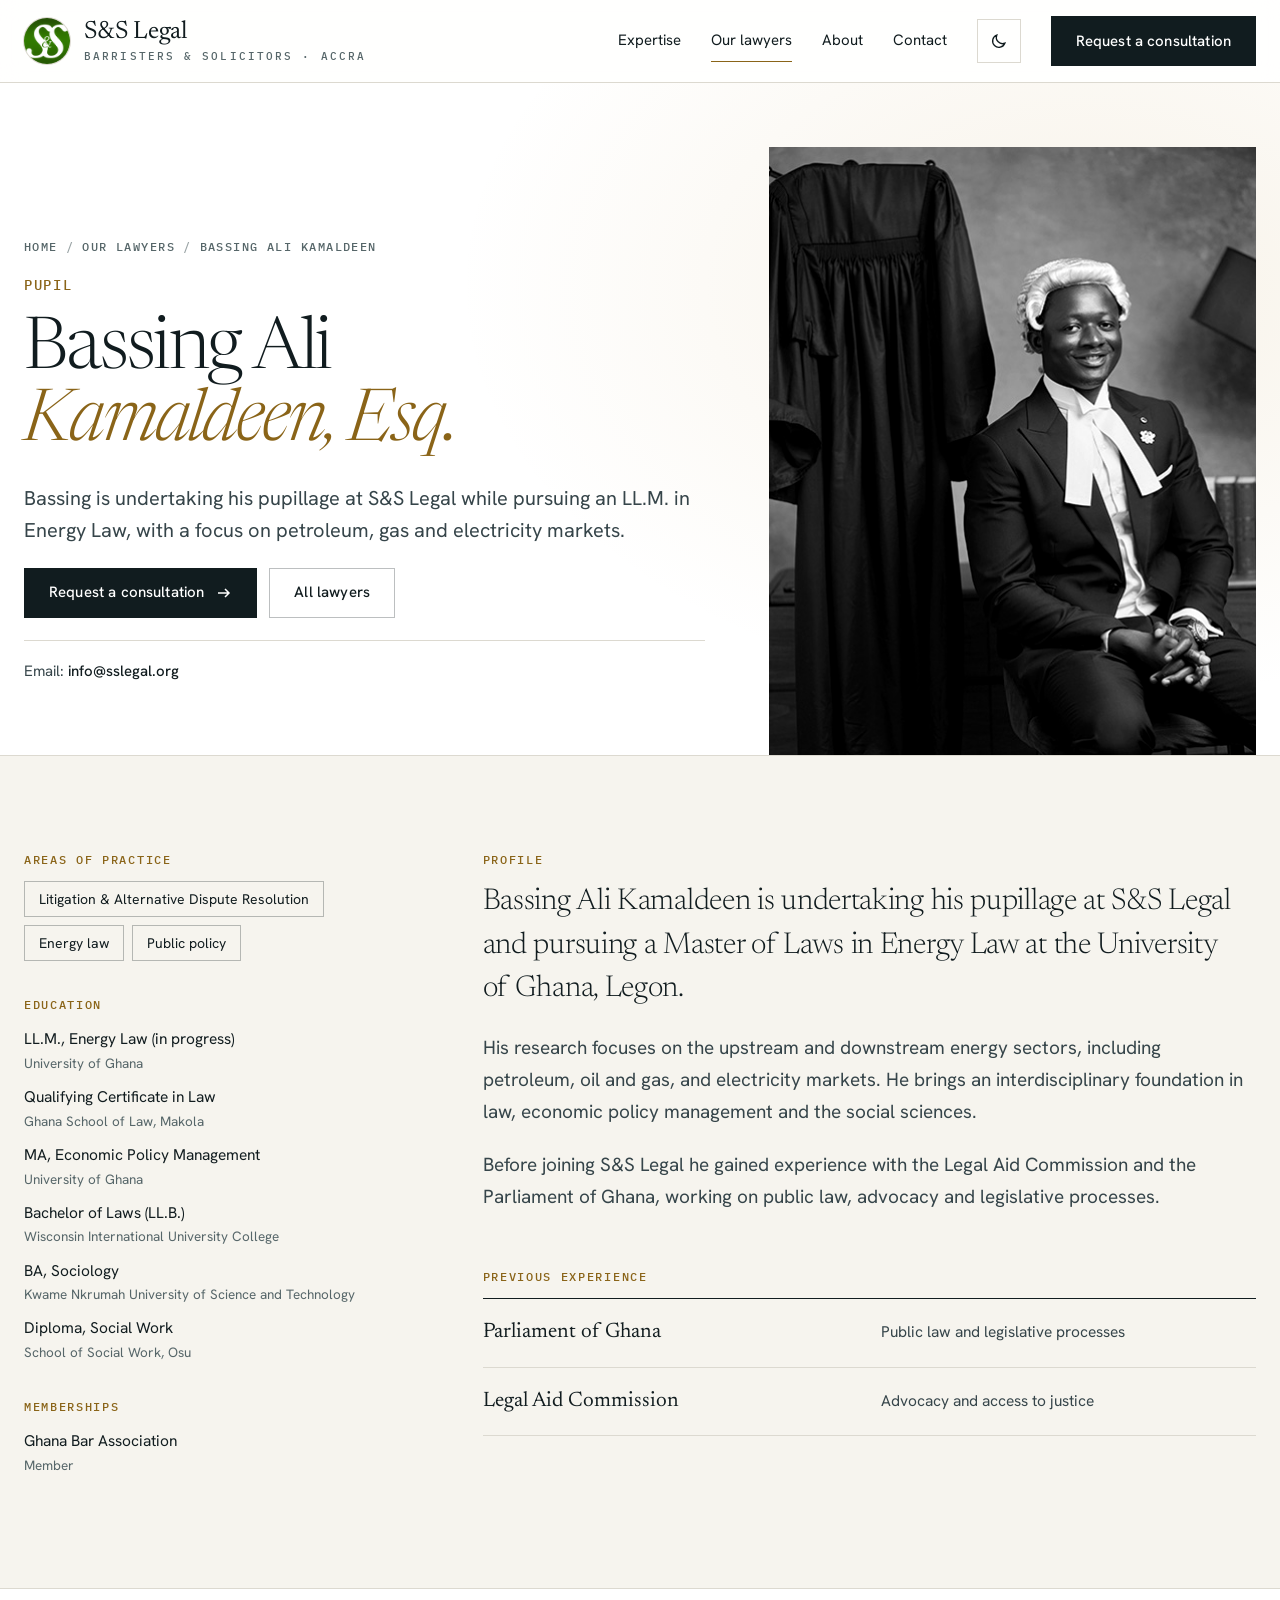
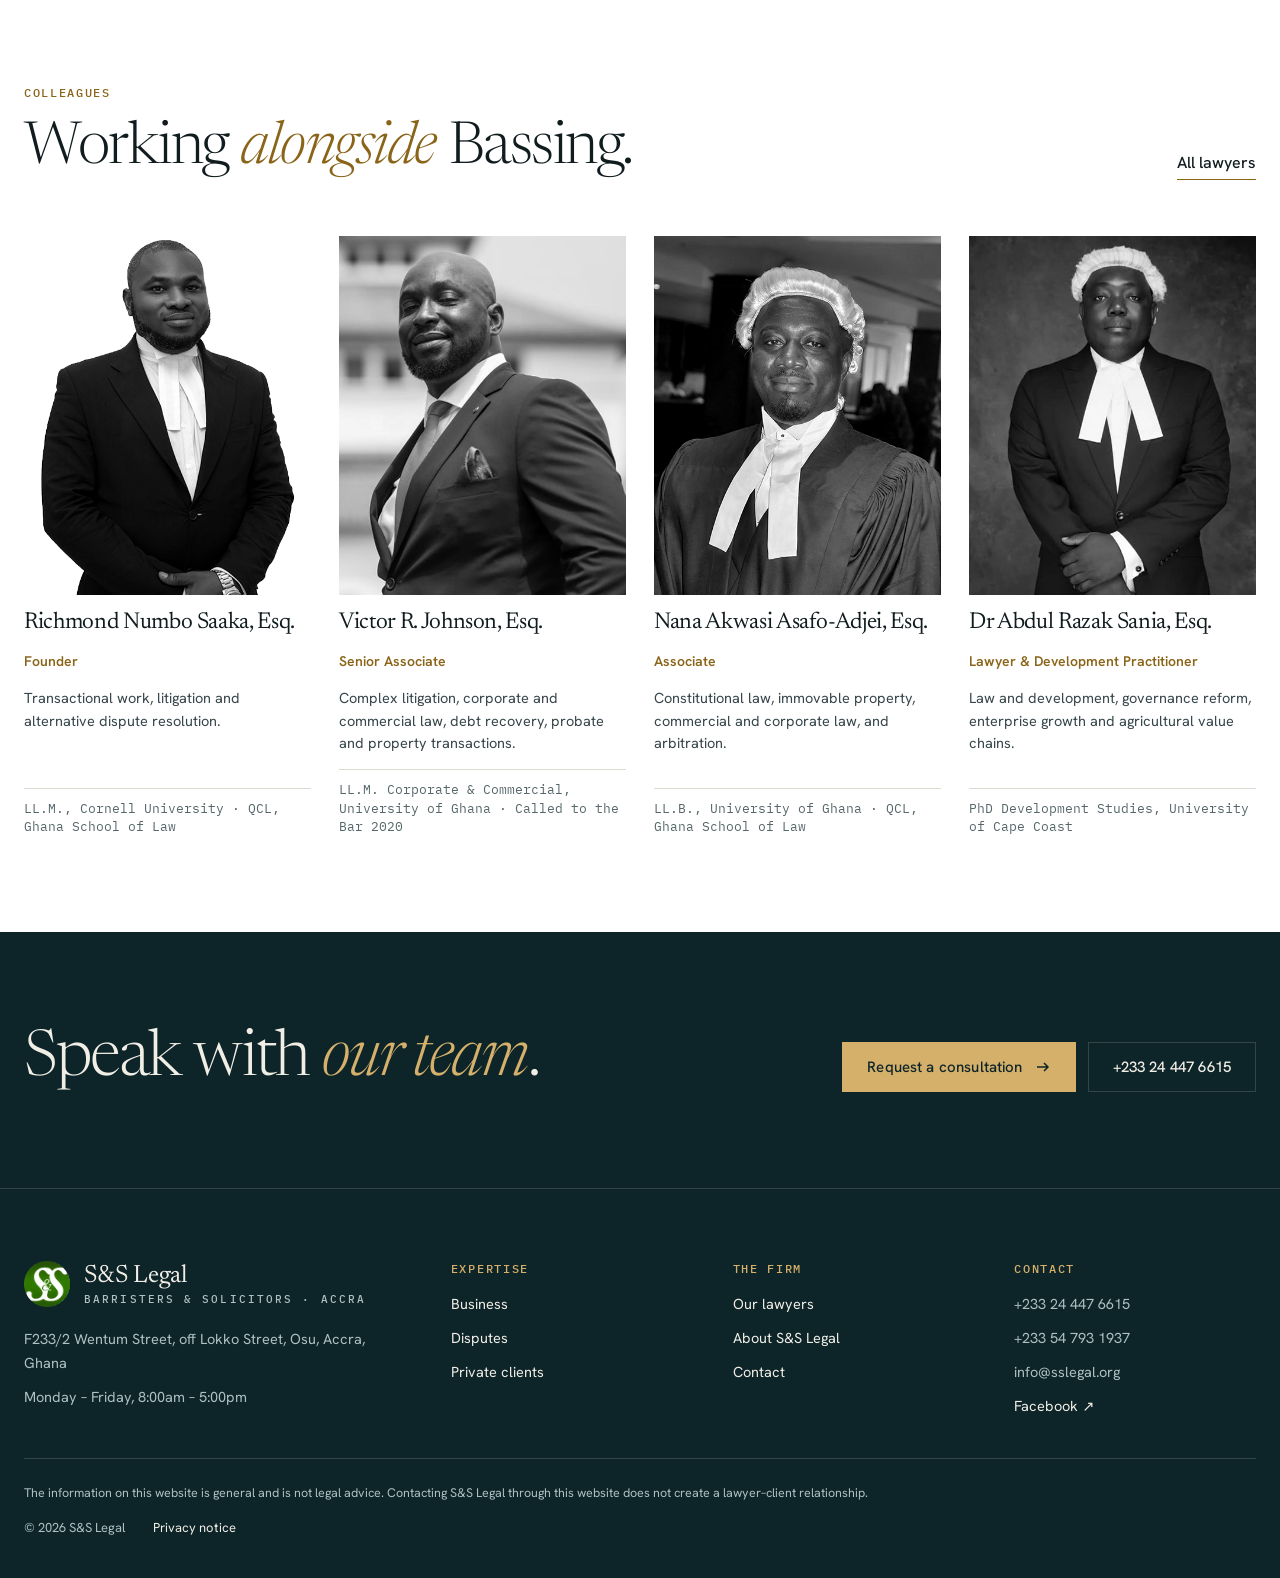
==== commit 9b954324: "Match lawyer profiles to the firm's current website Add the Cornell Institute for African Developmen" ====
--- a/lawyers/bassing-ali-kamaldeen/index.html
+++ b/lawyers/bassing-ali-kamaldeen/index.html
@@ -55,7 +55,7 @@
     <div class="portrait-lg"><img src="../../assets/img/bassing-kamaldeen.jpg" alt="Bassing Ali Kamaldeen" width="500" height="606"></div>
   </div>
 </section>
-<section class="profile-body"><div class="wrap"><aside class="side"><div><h2>Areas of practice</h2><div class="chips"><a href="../../expertise/disputes/index.html#litigation">Litigation &amp; Alternative Dispute Resolution</a><span>Energy law</span><span>Public policy</span></div></div><div><h2>Education</h2><ul><li>LL.M., Energy Law (in progress)<span>University of Ghana</span></li><li>Qualifying Certificate in Law<span>Ghana School of Law, Makola</span></li><li>MA, Economic Policy Management<span>University of Ghana</span></li><li>Bachelor of Laws (LL.B.)<span>Wisconsin International University College</span></li><li>BA, Sociology<span>Kwame Nkrumah University of Science and Technology</span></li><li>Diploma, Social Work<span>School of Social Work, Osu</span></li></ul></div></aside><div class="main-col"><div><h2>Profile</h2><div class="prose"><p>Bassing Ali Kamaldeen is undertaking his pupillage at S&amp;S Legal and pursuing a Master of Laws in Energy Law at the University of Ghana, Legon.</p><p>His research focuses on the upstream and downstream energy sectors, including petroleum, oil and gas, and electricity markets. He brings an interdisciplinary foundation in law, economic policy management and the social sciences.</p><p>Before joining S&amp;S Legal he gained experience with the Legal Aid Commission and the Parliament of Ghana, working on public law, advocacy and legislative processes.</p></div></div><div><h2>Previous experience</h2><ul class="timeline"><li><b>Parliament of Ghana</b><span>Public law and legislative processes</span></li><li><b>Legal Aid Commission</b><span>Advocacy and access to justice</span></li></ul></div></div></div></section>
+<section class="profile-body"><div class="wrap"><aside class="side"><div><h2>Areas of practice</h2><div class="chips"><a href="../../expertise/disputes/index.html#litigation">Litigation &amp; Alternative Dispute Resolution</a><span>Energy law</span><span>Public policy</span></div></div><div><h2>Education</h2><ul><li>LL.M., Energy Law (in progress)<span>University of Ghana</span></li><li>Qualifying Certificate in Law<span>Ghana School of Law, Makola</span></li><li>MA, Economic Policy Management<span>University of Ghana</span></li><li>Bachelor of Laws (LL.B.)<span>Wisconsin International University College</span></li><li>BA, Sociology<span>Kwame Nkrumah University of Science and Technology</span></li><li>Diploma, Social Work<span>School of Social Work, Osu</span></li></ul></div><div><h2>Memberships</h2><ul><li>Ghana Bar Association<span>Member</span></li></ul></div></aside><div class="main-col"><div><h2>Profile</h2><div class="prose"><p>Bassing Ali Kamaldeen is undertaking his pupillage at S&amp;S Legal and pursuing a Master of Laws in Energy Law at the University of Ghana, Legon.</p><p>His research focuses on the upstream and downstream energy sectors, including petroleum, oil and gas, and electricity markets. He brings an interdisciplinary foundation in law, economic policy management and the social sciences.</p><p>Before joining S&amp;S Legal he gained experience with the Legal Aid Commission and the Parliament of Ghana, working on public law, advocacy and legislative processes.</p></div></div><div><h2>Previous experience</h2><ul class="timeline"><li><b>Parliament of Ghana</b><span>Public law and legislative processes</span></li><li><b>Legal Aid Commission</b><span>Advocacy and access to justice</span></li></ul></div></div></div></section>
 <section class="colleagues" aria-labelledby="col-title"><div class="wrap">
   <div class="sec-head"><div class="t"><span class="label">Colleagues</span><h2 id="col-title">Working <em>alongside</em> Bassing.</h2></div><a class="more" href="../../lawyers/index.html">All lawyers</a></div>
   <div class="people three"><a class="person" href="../../lawyers/richmond-numbo-saaka/index.html"><div class="photo"><img loading="lazy" width="491" height="683" src="../../assets/img/front-richmond-full.jpg" alt="Richmond Numbo Saaka"></div><h3>Richmond Numbo Saaka, Esq.</h3><span class="role">Founder</span><p>Transactional work, litigation and alternative dispute resolution.</p><span class="cred">LL.M., Cornell University · QCL, Ghana School of Law</span></a><a class="person" href="../../lawyers/victor-reginald-johnson/index.html"><div class="photo"><img loading="lazy" width="500" height="606" src="../../assets/img/reginald-johnson.jpg" alt="Victor Reginald Johnson"></div><h3>Victor R. Johnson, Esq.</h3><span class="role">Senior Associate</span><p>Complex litigation, corporate and commercial law, debt recovery, probate and property transactions.</p><span class="cred">LL.M. Corporate &amp; Commercial, University of Ghana · Called to the Bar 2020</span></a><a class="person" href="../../lawyers/nana-akwasi-asafo-adjei/index.html"><div class="photo"><img loading="lazy" width="500" height="606" src="../../assets/img/nana-akwasi.jpg" alt="Nana Akwasi Asafo-Adjei"></div><h3>Nana Akwasi Asafo-Adjei, Esq.</h3><span class="role">Associate</span><p>Constitutional law, immovable property, commercial and corporate law, and arbitration.</p><span class="cred">LL.B., University of Ghana · QCL, Ghana School of Law</span></a><a class="person" href="../../lawyers/abdul-razak-sania/index.html"><div class="photo"><img loading="lazy" width="500" height="606" src="../../assets/img/abdulrazak-sania.jpg" alt="Dr Abdul Razak Sania"></div><h3>Dr Abdul Razak Sania, Esq.</h3><span class="role">Lawyer &amp; Development Practitioner</span><p>Law and development, governance reform, enterprise growth and agricultural value chains.</p><span class="cred">PhD Development Studies, University of Cape Coast</span></a></div>
